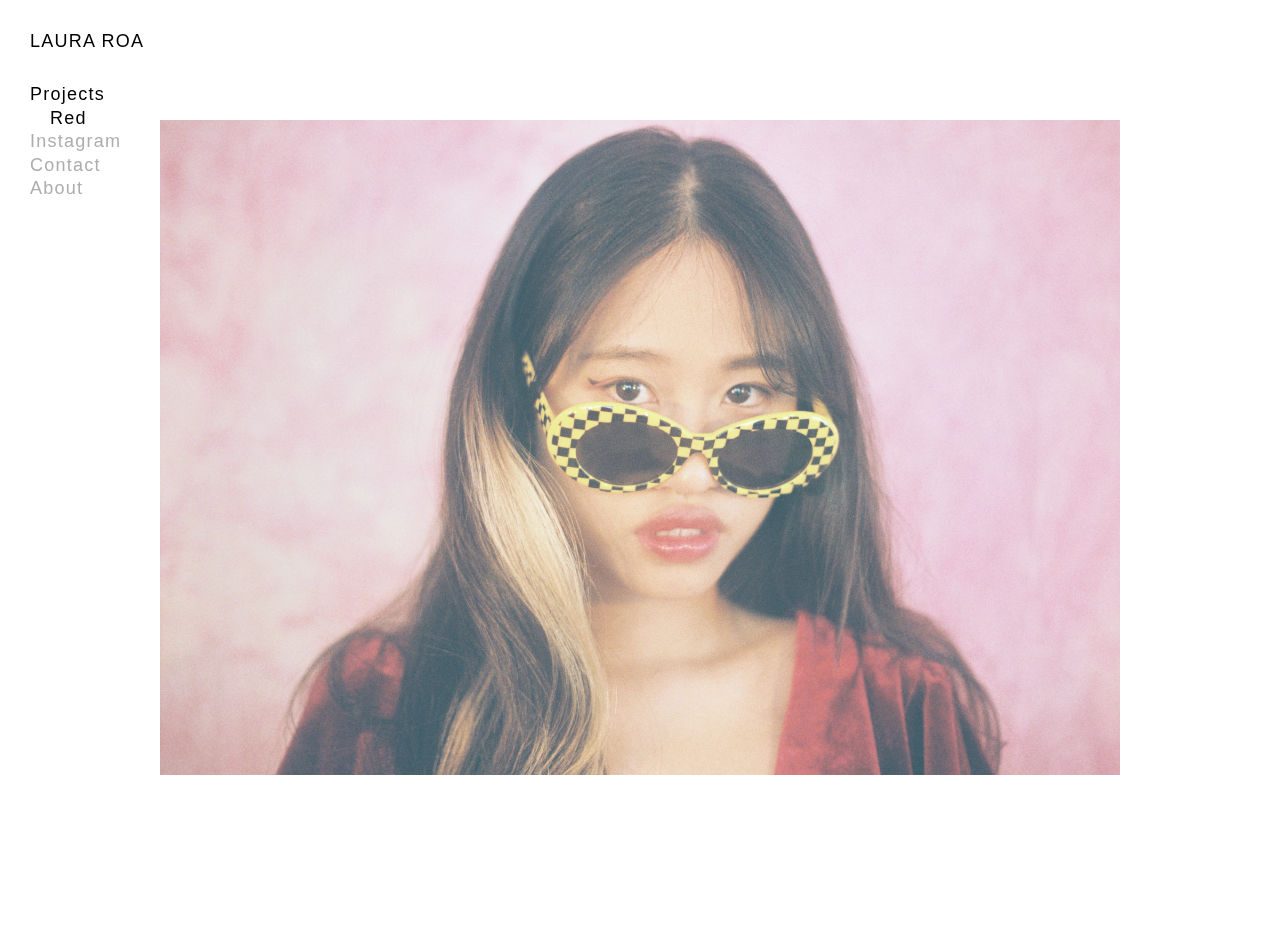
==== index.html @ e3810e42 "Original files" ====
<!doctype html>
<html lang="en">
  <head>
    <title>Laura Roa Mendez</title>
    <meta charset="utf-8">
    <link rel="stylesheet" href="stylesheet.css">
	<link rel="stylesheet" type="text/css" href="MyFontsWebfontsKit.css">
  </head>

<body>
<div class="maincontainer">
<div class="sidenav">
    	 	 	<p class="lauraroa">LAURA ROA</p>
                <p class="projects">Projects</p>
                <p class="red project-title">Red</p>
                <p class="instagram">Instagram</p>
                <p class="contact"><a href="contact.html">Contact</a></p>
                <p class="about"><a href="about.html">About</a></p>
</div>
<div class="container carousel red hidden">
            <div class="slideButtons">
                <span class="prev"></span>
                <span class="next"></span>
            </div>
                <ul class="gallery" id="olympGallery">
                    <li><img src="images/red/4.jpg"></li>
                    <li><img src="images/red/2.jpg"></li>
                    <li><img src="images/red/3.jpg"></li>
                    <li><img src="images/red/1.jpg"></li>
                    <li><img src="images/red/5.jpg"></li>
                </ul>
</div>
</div> 
   

      
     <script src="https://ajax.googleapis.com/ajax/libs/jquery/3.2.1/jquery.min.js"></script>
    <script src="app.js"></script>     
<!-- Optional JavaScript -->
<!-- jQuery first, then Popper.js, then Bootstrap JS -->
<!-- 		<script src="https://code.jquery.com/jquery-3.2.1.slim.min.js" integrity="sha384-KJ3o2DKtIkvYIK3UENzmM7KCkRr/rE9/Qpg6aAZGJwFDMVNA/GpGFF93hXpG5KkN" crossorigin="anonymous">
		</script>
	  <script src="https://cdnjs.cloudflare.com/ajax/libs/popper.js/1.12.3/umd/popper.min.js" integrity="sha384-vFJXuSJphROIrBnz7yo7oB41mKfc8JzQZiCq4NCceLEaO4IHwicKwpJf9c9IpFgh" crossorigin="anonymous">
	  </script>
	  <script src="https://maxcdn.bootstrapcdn.com/bootstrap/4.0.0-beta.2/js/bootstrap.min.js" integrity="sha384-alpBpkh1PFOepccYVYDB4do5UnbKysX5WZXm3XxPqe5iKTfUKjNkCk9SaVuEZflJ" crossorigin="anonymous">
	  </script> -->
</body>

</html>
---- stylesheet.css ----
/* http://meyerweb.com/eric/tools/css/reset/ 
   v2.0 | 20110126
   License: none (public domain)
*/

html, body, div, span, applet, object, iframe,
h1, h2, h3, h4, h5, h6, p, blockquote, pre,
a, abbr, acronym, address, big, cite, code,
del, dfn, em, img, ins, kbd, q, s, samp,
small, strike, strong, sub, sup, tt, var,
b, u, i, center,
dl, dt, dd, ol, ul, li,
fieldset, form, label, legend,
table, caption, tbody, tfoot, thead, tr, th, td,
article, aside, canvas, details, embed, 
figure, figcaption, footer, header, hgroup, 
menu, nav, output, ruby, section, summary,
time, mark, audio, video {
	margin: 0;
	padding: 0;
	border: 0;
	font-size: 100%;
	font: inherit;
	vertical-align: baseline;
}
/* HTML5 display-role reset for older browsers */
article, aside, details, figcaption, figure, 
footer, header, hgroup, menu, nav, section {
	display: block;
}

ol, ul {
	list-style: none;
}
blockquote, q {
	quotes: none;
}
blockquote:before, blockquote:after,
q:before, q:after {
	content: '';
	content: none;
}
table {
	border-collapse: collapse;
	border-spacing: 0;
}

/*=======================================*/

html, body{
	font-family: 'Helvetica';
	line-height:115% !important;
	font-size:28px !important;
	letter-spacing:0.03em; 
	margin:0;
	padding:0;
	box-sizing:none;
	border:0;
	overflow:hidden;
}

.sidenav a{
	text-decoration:none;
	color:#adadad;
}

div.hidden{
	display:none;
}

.black{
	color:black !important;
}

.lauraroa {
	font-size:22px;
	letter-spacing:0.1em;
	margin-bottom:30px;
	color:black !important;
}

.about{
	color:#adadad;
}

.projects{
	color:black !important;
}

.red{
	color:black !important;
}

.sidenav p{
	font-size:18px;
	font-family: 'Helvetica';
	letter-spacing:0.07em;
	line-height:130%;
	color:#adadad;
}

.sidenav p:hover{
	cursor: pointer;
	color: black;
}

.sidenav a:hover{
	cursor: pointer;
	color: black;
}

.sidenav {
	position:fixed;
	width:200px;
	z-index:200;
}

.content {
	font-size:18px;
	font-family: 'Helvetica';
	letter-spacing:0.07em;
	line-height:130%;
	color:black;
}


.carousel{
	float:left
	width:90%;
}

.gallery {
 	overflow:hidden;
 	width:100%;
 	height:100%;
 	position:absolute;
 	left:0;
 	right:0;
 	box-sizing: border-box;
 	z-index:1; 
}

.gallery ul{
	list-style-type: none;
}

.gallery li{
	list-style-type: none;
	display:none;
	vertical-align:middle;
}

.gallery li:first-child{
	display:block;
}


.gallery img{
	position: absolute;
	max-width:75%;
	max-height:97%;
	top:50%;
	left:50%;
	transform:translate(-50%,-55%);
}
 

.hover:hover{
	color:black;
}

.project-title{
	margin-left:20px;
}

/*.prev.next{
	margin-top:50px;
}*/

.slideButtons{
}

.prev {
	position:absolute;
	left:0px;
	width:50%;
	height:100%;
	background:red;
	opacity:0;
	z-index:2;
}

.next {
	position:absolute;
	right:0;
	width:50%;
	height:100%;
	background:blue;
	opacity:0;
	z-index:2;
}

.prev:hover{
	cursor: w-resize;
	z-index:2;
}


.next:hover{
	cursor: e-resize;
	z-index:2;
}

.maincontainer{
	padding:30px;
}




/*.gallery-size{
	height: calc(100vh - 103px)!important;
	margin-bottom:30px;
}*/

.content{
	float:left;
	margin-left:200px;
}

.contactblack{
color:black !important;
}

.projectsgrey{
color:#adadad;
}
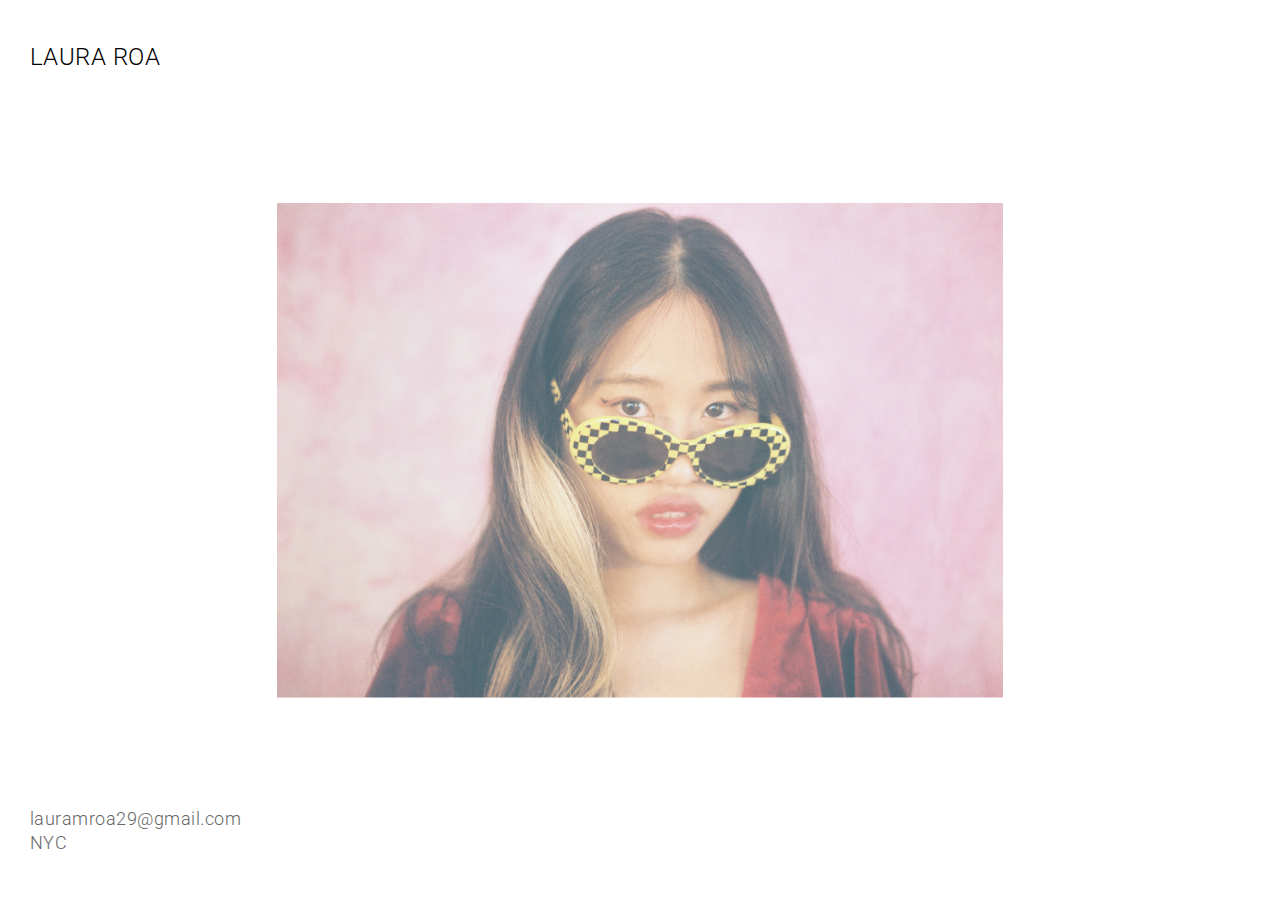
==== commit abd4b3a3: "Fix" ====
--- a/index.html
+++ b/index.html
@@ -1,49 +1,44 @@
 <!doctype html>
 <html lang="en">
-  <head>
-    <title>Laura Roa Mendez</title>
+<head>
+    <title>Laura Roa</title>
     <meta charset="utf-8">
     <link rel="stylesheet" href="stylesheet.css">
-	<link rel="stylesheet" type="text/css" href="MyFontsWebfontsKit.css">
-  </head>
+    <link href="https://fonts.googleapis.com/css?family=Roboto:300,400" rel="stylesheet">
+</head>
 
 <body>
+
+<div id="name">
+    LAURA ROA
+</div>
+<div id="email">
+    lauramroa29@gmail.com
+    <br/>
+    NYC
+</div>
 <div class="maincontainer">
-<div class="sidenav">
-    	 	 	<p class="lauraroa">LAURA ROA</p>
-                <p class="projects">Projects</p>
-                <p class="red project-title">Red</p>
-                <p class="instagram">Instagram</p>
-                <p class="contact"><a href="contact.html">Contact</a></p>
-                <p class="about"><a href="about.html">About</a></p>
+    <!--<div class="sidenav">
+            <p class="lauraroa">LAURA ROA</p>
+            <p class="contact"><a href="contact.html">Contact</a></p>
+        </div>-->
+    <div class="hidden">
+        <div>
+            <span class="prev"></span>
+            <span class="next"></span>
+        </div>
+        <ul class="gallery">
+            <li><img src="images/4.jpg"></li>
+            <li><img src="images/2.jpg"></li>
+            <li><img src="images/3.jpg"></li>
+            <li><img src="images/1.jpg"></li>
+            <li><img src="images/5.jpg"></li>
+        </ul>
+    </div>
 </div>
-<div class="container carousel red hidden">
-            <div class="slideButtons">
-                <span class="prev"></span>
-                <span class="next"></span>
-            </div>
-                <ul class="gallery" id="olympGallery">
-                    <li><img src="images/red/4.jpg"></li>
-                    <li><img src="images/red/2.jpg"></li>
-                    <li><img src="images/red/3.jpg"></li>
-                    <li><img src="images/red/1.jpg"></li>
-                    <li><img src="images/red/5.jpg"></li>
-                </ul>
-</div>
-</div> 
-   
 
-      
-     <script src="https://ajax.googleapis.com/ajax/libs/jquery/3.2.1/jquery.min.js"></script>
-    <script src="app.js"></script>     
-<!-- Optional JavaScript -->
-<!-- jQuery first, then Popper.js, then Bootstrap JS -->
-<!-- 		<script src="https://code.jquery.com/jquery-3.2.1.slim.min.js" integrity="sha384-KJ3o2DKtIkvYIK3UENzmM7KCkRr/rE9/Qpg6aAZGJwFDMVNA/GpGFF93hXpG5KkN" crossorigin="anonymous">
-		</script>
-	  <script src="https://cdnjs.cloudflare.com/ajax/libs/popper.js/1.12.3/umd/popper.min.js" integrity="sha384-vFJXuSJphROIrBnz7yo7oB41mKfc8JzQZiCq4NCceLEaO4IHwicKwpJf9c9IpFgh" crossorigin="anonymous">
-	  </script>
-	  <script src="https://maxcdn.bootstrapcdn.com/bootstrap/4.0.0-beta.2/js/bootstrap.min.js" integrity="sha384-alpBpkh1PFOepccYVYDB4do5UnbKysX5WZXm3XxPqe5iKTfUKjNkCk9SaVuEZflJ" crossorigin="anonymous">
-	  </script> -->
+<script src="https://ajax.googleapis.com/ajax/libs/jquery/3.2.1/jquery.min.js"></script>
+<script src="app.js"></script>
 </body>
 
 </html>--- a/stylesheet.css
+++ b/stylesheet.css
@@ -12,226 +12,164 @@
 dl, dt, dd, ol, ul, li,
 fieldset, form, label, legend,
 table, caption, tbody, tfoot, thead, tr, th, td,
-article, aside, canvas, details, embed, 
-figure, figcaption, footer, header, hgroup, 
+article, aside, canvas, details, embed,
+figure, figcaption, footer, header, hgroup,
 menu, nav, output, ruby, section, summary,
 time, mark, audio, video {
-	margin: 0;
-	padding: 0;
-	border: 0;
-	font-size: 100%;
-	font: inherit;
-	vertical-align: baseline;
+    margin: 0;
+    padding: 0;
+    border: 0;
+    font-size: 100%;
+    font: inherit;
+    vertical-align: baseline;
 }
+
 /* HTML5 display-role reset for older browsers */
-article, aside, details, figcaption, figure, 
+article, aside, details, figcaption, figure,
 footer, header, hgroup, menu, nav, section {
-	display: block;
+    display: block;
 }
 
 ol, ul {
-	list-style: none;
+    list-style: none;
 }
+
 blockquote, q {
-	quotes: none;
+    quotes: none;
 }
+
 blockquote:before, blockquote:after,
 q:before, q:after {
-	content: '';
-	content: none;
+    content: '';
+    content: none;
 }
+
 table {
-	border-collapse: collapse;
-	border-spacing: 0;
+    border-collapse: collapse;
+    border-spacing: 0;
 }
 
 /*=======================================*/
 
-html, body{
-	font-family: 'Helvetica';
-	line-height:115% !important;
-	font-size:28px !important;
-	letter-spacing:0.03em; 
-	margin:0;
-	padding:0;
-	box-sizing:none;
-	border:0;
-	overflow:hidden;
+html, body {
+    font-family: 'Roboto', sans-serif;
+    font-weight: 300;
+    line-height: 150% !important;
+    letter-spacing: 0.03em;
+    margin: 0;
+    padding: 0;
+    box-sizing: none;
+    border: 0;
+    overflow: hidden;
 }
 
-.sidenav a{
-	text-decoration:none;
-	color:#adadad;
+.sidenav a {
+    text-decoration: none;
+    color: #adadad;
 }
 
-div.hidden{
-	display:none;
+div.hidden {
+    display: none;
 }
 
-.black{
-	color:black !important;
+.black {
+    color: black !important;
 }
 
-.lauraroa {
-	font-size:22px;
-	letter-spacing:0.1em;
-	margin-bottom:30px;
-	color:black !important;
+#name {
+    position: absolute;
+    font-size: 24px;
+    left: 30px;
+    top: 5%;
 }
 
-.about{
-	color:#adadad;
+#email {
+    position: absolute;
+    left: 30px;
+    bottom: 5%;
+    font-size: 18px;
+    color: #666;
 }
 
-.projects{
-	color:black !important;
+.gallery {
+    overflow: hidden;
+    width: 100%;
+    height: 100%;
+    position: absolute;
+    left: 0;
+    right: 0;
+    box-sizing: border-box;
+    z-index: 1;
 }
 
-.red{
-	color:black !important;
+.gallery ul {
+    list-style-type: none;
 }
 
-.sidenav p{
-	font-size:18px;
-	font-family: 'Helvetica';
-	letter-spacing:0.07em;
-	line-height:130%;
-	color:#adadad;
+.gallery li {
+    list-style-type: none;
+    display: none;
+    vertical-align: middle;
 }
 
-.sidenav p:hover{
-	cursor: pointer;
-	color: black;
-}
-
-.sidenav a:hover{
-	cursor: pointer;
-	color: black;
-}
-
-.sidenav {
-	position:fixed;
-	width:200px;
-	z-index:200;
-}
-
-.content {
-	font-size:18px;
-	font-family: 'Helvetica';
-	letter-spacing:0.07em;
-	line-height:130%;
-	color:black;
+.gallery li:first-child {
+    display: block;
 }
 
 
-.carousel{
-	float:left
-	width:90%;
-}
-
-.gallery {
- 	overflow:hidden;
- 	width:100%;
- 	height:100%;
- 	position:absolute;
- 	left:0;
- 	right:0;
- 	box-sizing: border-box;
- 	z-index:1; 
-}
-
-.gallery ul{
-	list-style-type: none;
-}
-
-.gallery li{
-	list-style-type: none;
-	display:none;
-	vertical-align:middle;
-}
-
-.gallery li:first-child{
-	display:block;
+.gallery img {
+    padding: 0;
+    margin: 0;
+    position: absolute;
+    max-width: 100%;
+    max-height: 100%;
+    top: 50%;
+    left: 50%;
+    transform: translate(-50%, -50%);
 }
 
 
-.gallery img{
-	position: absolute;
-	max-width:75%;
-	max-height:97%;
-	top:50%;
-	left:50%;
-	transform:translate(-50%,-55%);
-}
- 
-
-.hover:hover{
-	color:black;
-}
-
-.project-title{
-	margin-left:20px;
-}
-
-/*.prev.next{
-	margin-top:50px;
-}*/
-
-.slideButtons{
+.slideButtons {
 }
 
 .prev {
-	position:absolute;
-	left:0px;
-	width:50%;
-	height:100%;
-	background:red;
-	opacity:0;
-	z-index:2;
+    position: absolute;
+    left: 0px;
+    width: 50%;
+    height: 100%;
+    background: red;
+    opacity: 0;
+    z-index: 2;
 }
 
 .next {
-	position:absolute;
-	right:0;
-	width:50%;
-	height:100%;
-	background:blue;
-	opacity:0;
-	z-index:2;
+    position: absolute;
+    right: 0;
+    width: 50%;
+    height: 100%;
+    background: blue;
+    opacity: 0;
+    z-index: 2;
 }
 
-.prev:hover{
-	cursor: w-resize;
-	z-index:2;
+.prev:hover {
+    cursor: w-resize;
+    z-index: 2;
 }
 
 
-.next:hover{
-	cursor: e-resize;
-	z-index:2;
+.next:hover {
+    cursor: e-resize;
+    z-index: 2;
 }
 
-.maincontainer{
-	padding:30px;
+.maincontainer {
+
+    position: absolute;
+    top: 50%;
+    left: 0;
+    transform: translateY(-50%);
+    width: 100%;
+    height: 55%;
 }
 
-
-
-
-/*.gallery-size{
-	height: calc(100vh - 103px)!important;
-	margin-bottom:30px;
-}*/
-
-.content{
-	float:left;
-	margin-left:200px;
-}
-
-.contactblack{
-color:black !important;
-}
-
-.projectsgrey{
-color:#adadad;
-}
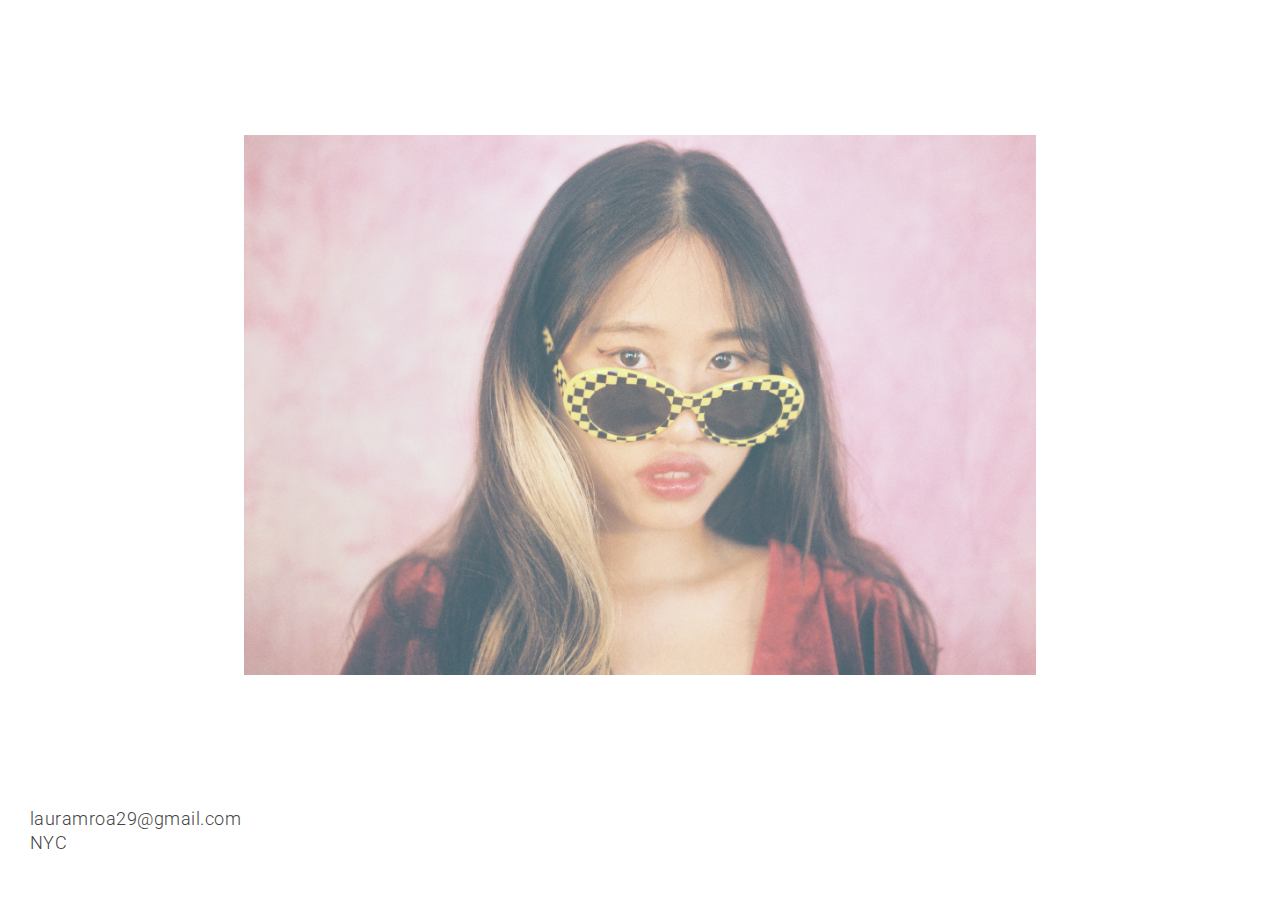
==== commit 29d0bc87: "Remove name" ====
--- a/index.html
+++ b/index.html
@@ -10,7 +10,6 @@
 <body>
 
 <div id="name">
-    LAURA ROA
 </div>
 <div id="email">
     lauramroa29@gmail.com
--- a/stylesheet.css
+++ b/stylesheet.css
@@ -88,7 +88,7 @@
     left: 30px;
     bottom: 5%;
     font-size: 18px;
-    color: #666;
+    color: #444;
 }
 
 .gallery {
@@ -166,10 +166,10 @@
 .maincontainer {
 
     position: absolute;
-    top: 50%;
+    top:45%;
     left: 0;
     transform: translateY(-50%);
     width: 100%;
-    height: 55%;
+    height: 60%;
 }
 
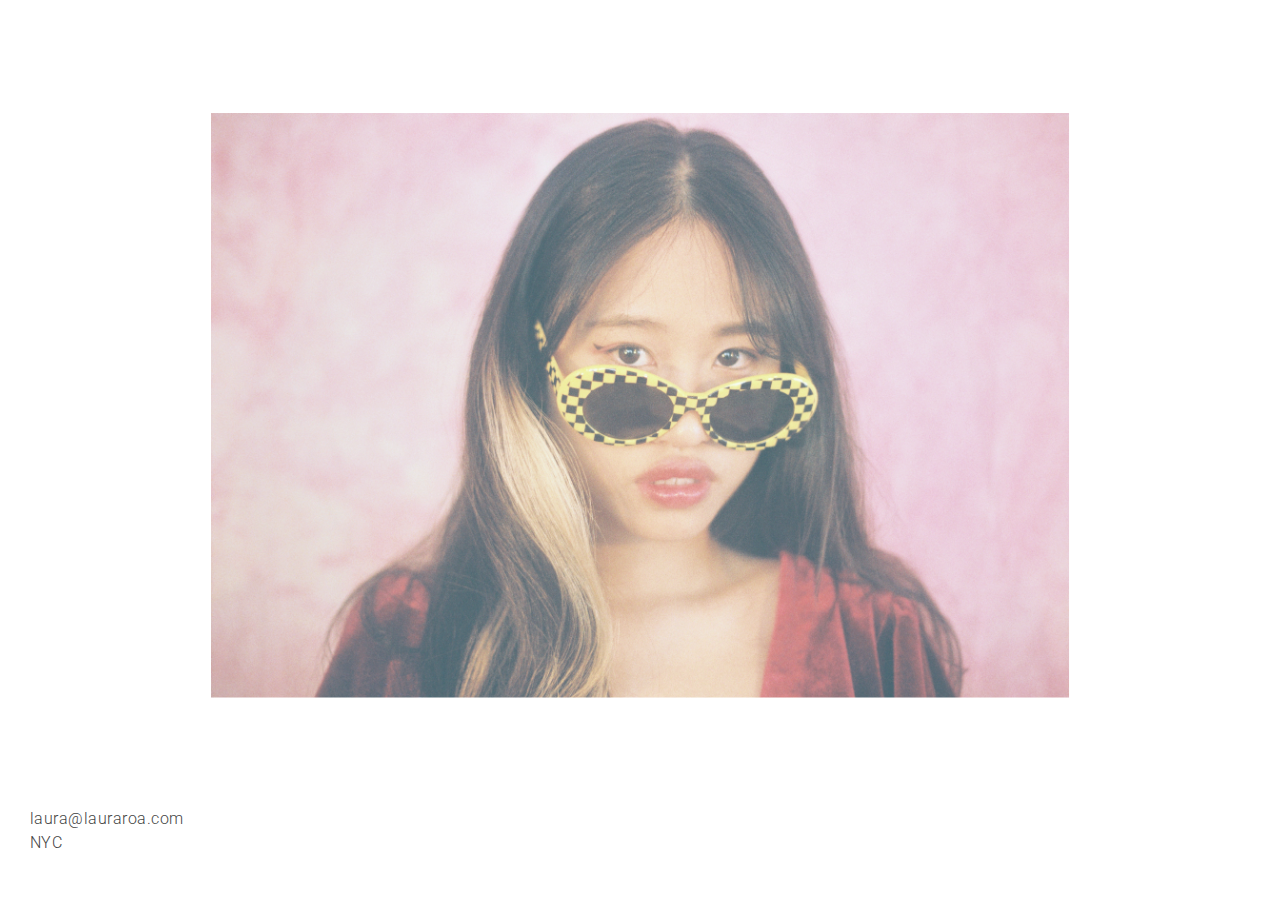
==== commit 46724f1f: "Update email" ====
--- a/index.html
+++ b/index.html
@@ -12,7 +12,7 @@
 <div id="name">
 </div>
 <div id="email">
-    lauramroa29@gmail.com
+    laura@lauraroa.com
     <br/>
     NYC
 </div>
--- a/stylesheet.css
+++ b/stylesheet.css
@@ -87,7 +87,7 @@
     position: absolute;
     left: 30px;
     bottom: 5%;
-    font-size: 18px;
+    font-size: 16px;
     color: #444;
 }
 
@@ -170,6 +170,6 @@
     left: 0;
     transform: translateY(-50%);
     width: 100%;
-    height: 60%;
+    height: 65%;
 }
 
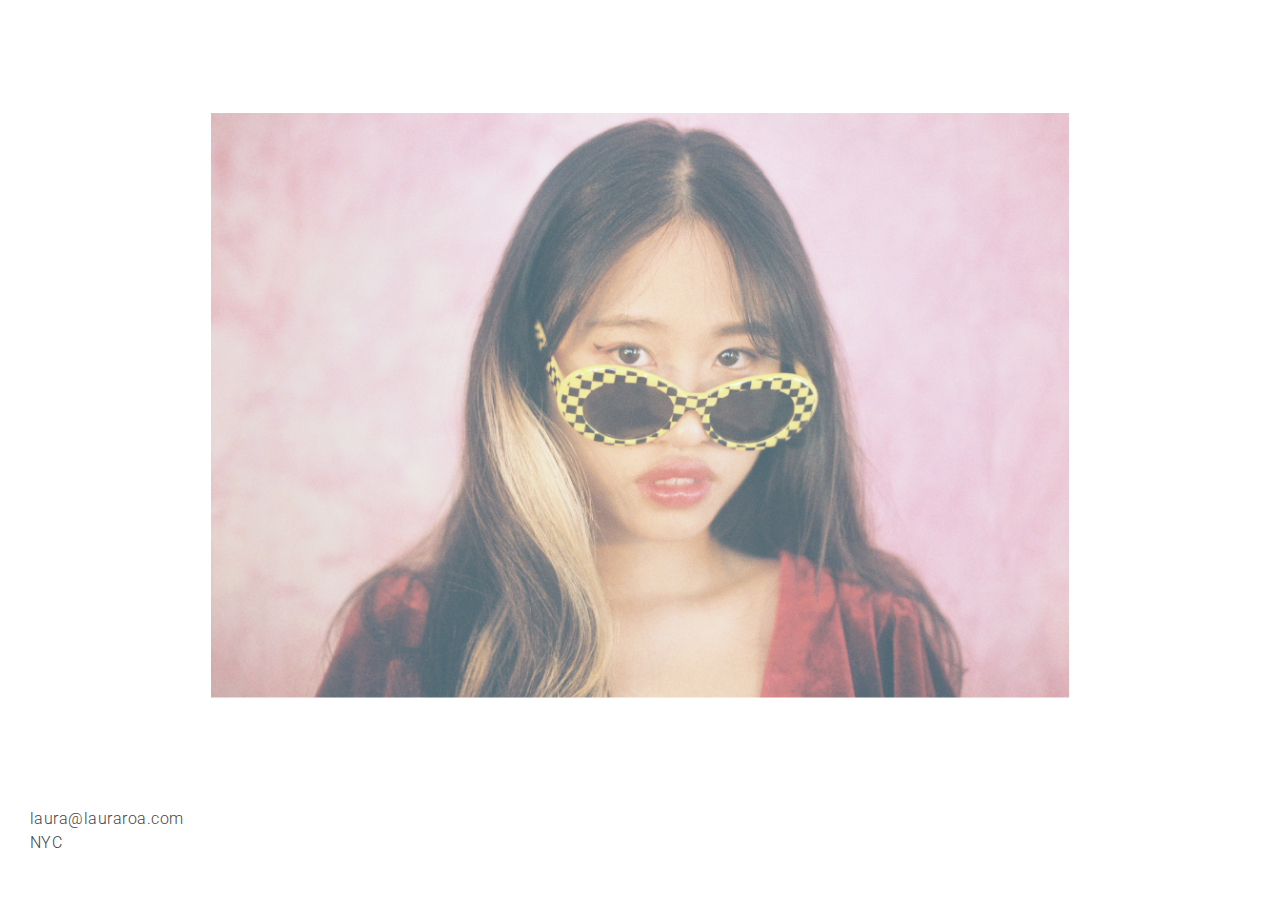
==== commit 18351525: "New images" ====
--- a/index.html
+++ b/index.html
@@ -32,6 +32,7 @@
             <li><img src="images/3.jpg"></li>
             <li><img src="images/1.jpg"></li>
             <li><img src="images/5.jpg"></li>
+            <li><img src="images/hola.jpg"></li>
         </ul>
     </div>
 </div>
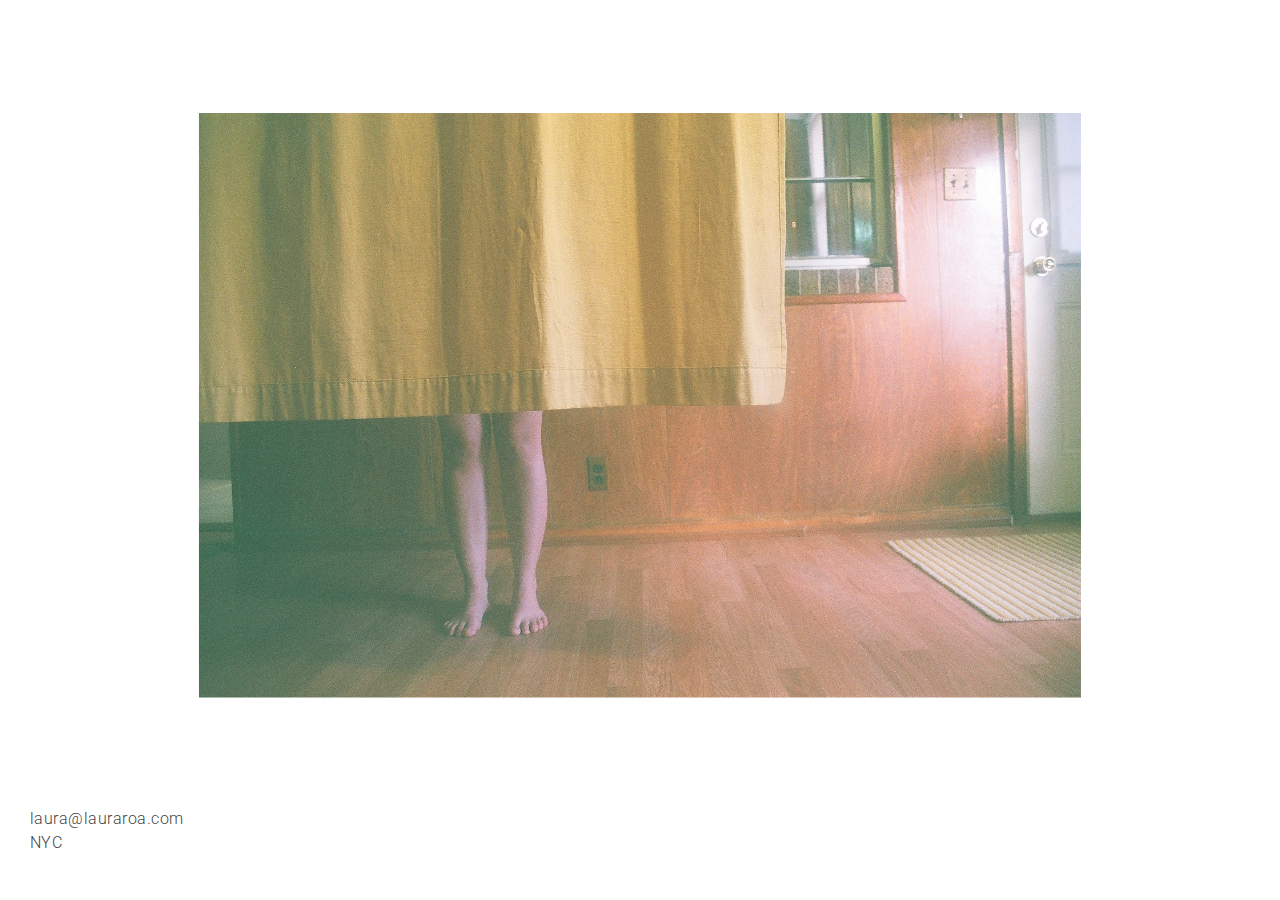
==== commit 84a8a932: "New images" ====
--- a/index.html
+++ b/index.html
@@ -27,12 +27,22 @@
             <span class="next"></span>
         </div>
         <ul class="gallery">
+            <li><img src="images/1.jpg"></li>
+            <li><img src="images/3.3.jpg"></li>
+            <li><img src="images/7.jpg"></li>
+            <li><img src="images/6.jpg"></li>
+            <li><img src="images/8.jpg"></li>
+            <li><img src="images/5.jpg"></li>
+            <li><img src="images/12.jpg"></li>
+            <li><img src="images/9.jpg"></li>
+            <li><img src="images/11.jpg"></li>
             <li><img src="images/4.jpg"></li>
+            <li><img src="images/3.jpg"></li>
+            <li><img src="images/10.jpg"></li>
             <li><img src="images/2.jpg"></li>
-            <li><img src="images/3.jpg"></li>
-            <li><img src="images/1.jpg"></li>
-            <li><img src="images/5.jpg"></li>
-            <li><img src="images/hola.jpg"></li>
+
+
+
         </ul>
     </div>
 </div>
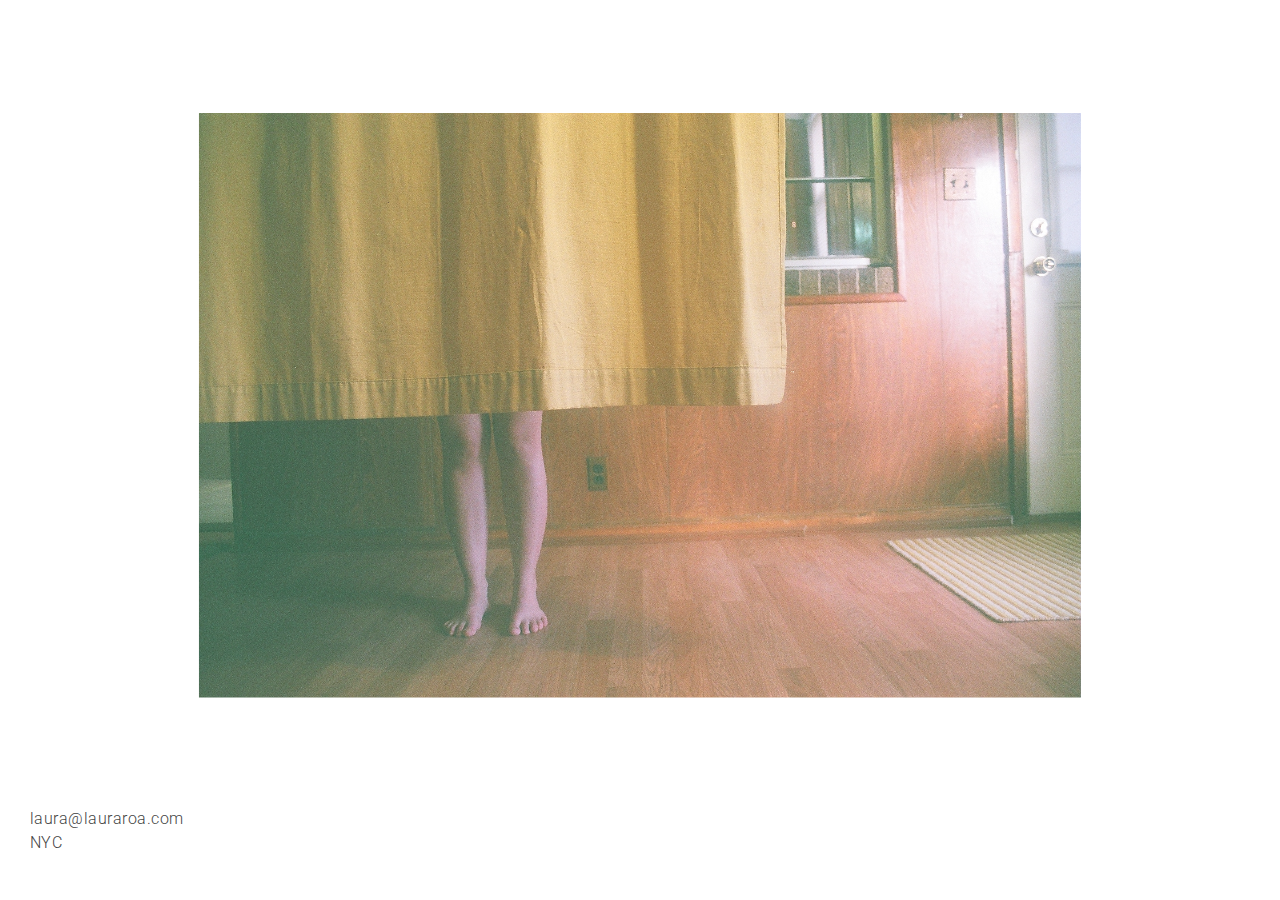
==== commit ca30bf1c: "New images" ====
--- a/index.html
+++ b/index.html
@@ -41,8 +41,6 @@
             <li><img src="images/10.jpg"></li>
             <li><img src="images/2.jpg"></li>
 
-
-
         </ul>
     </div>
 </div>
